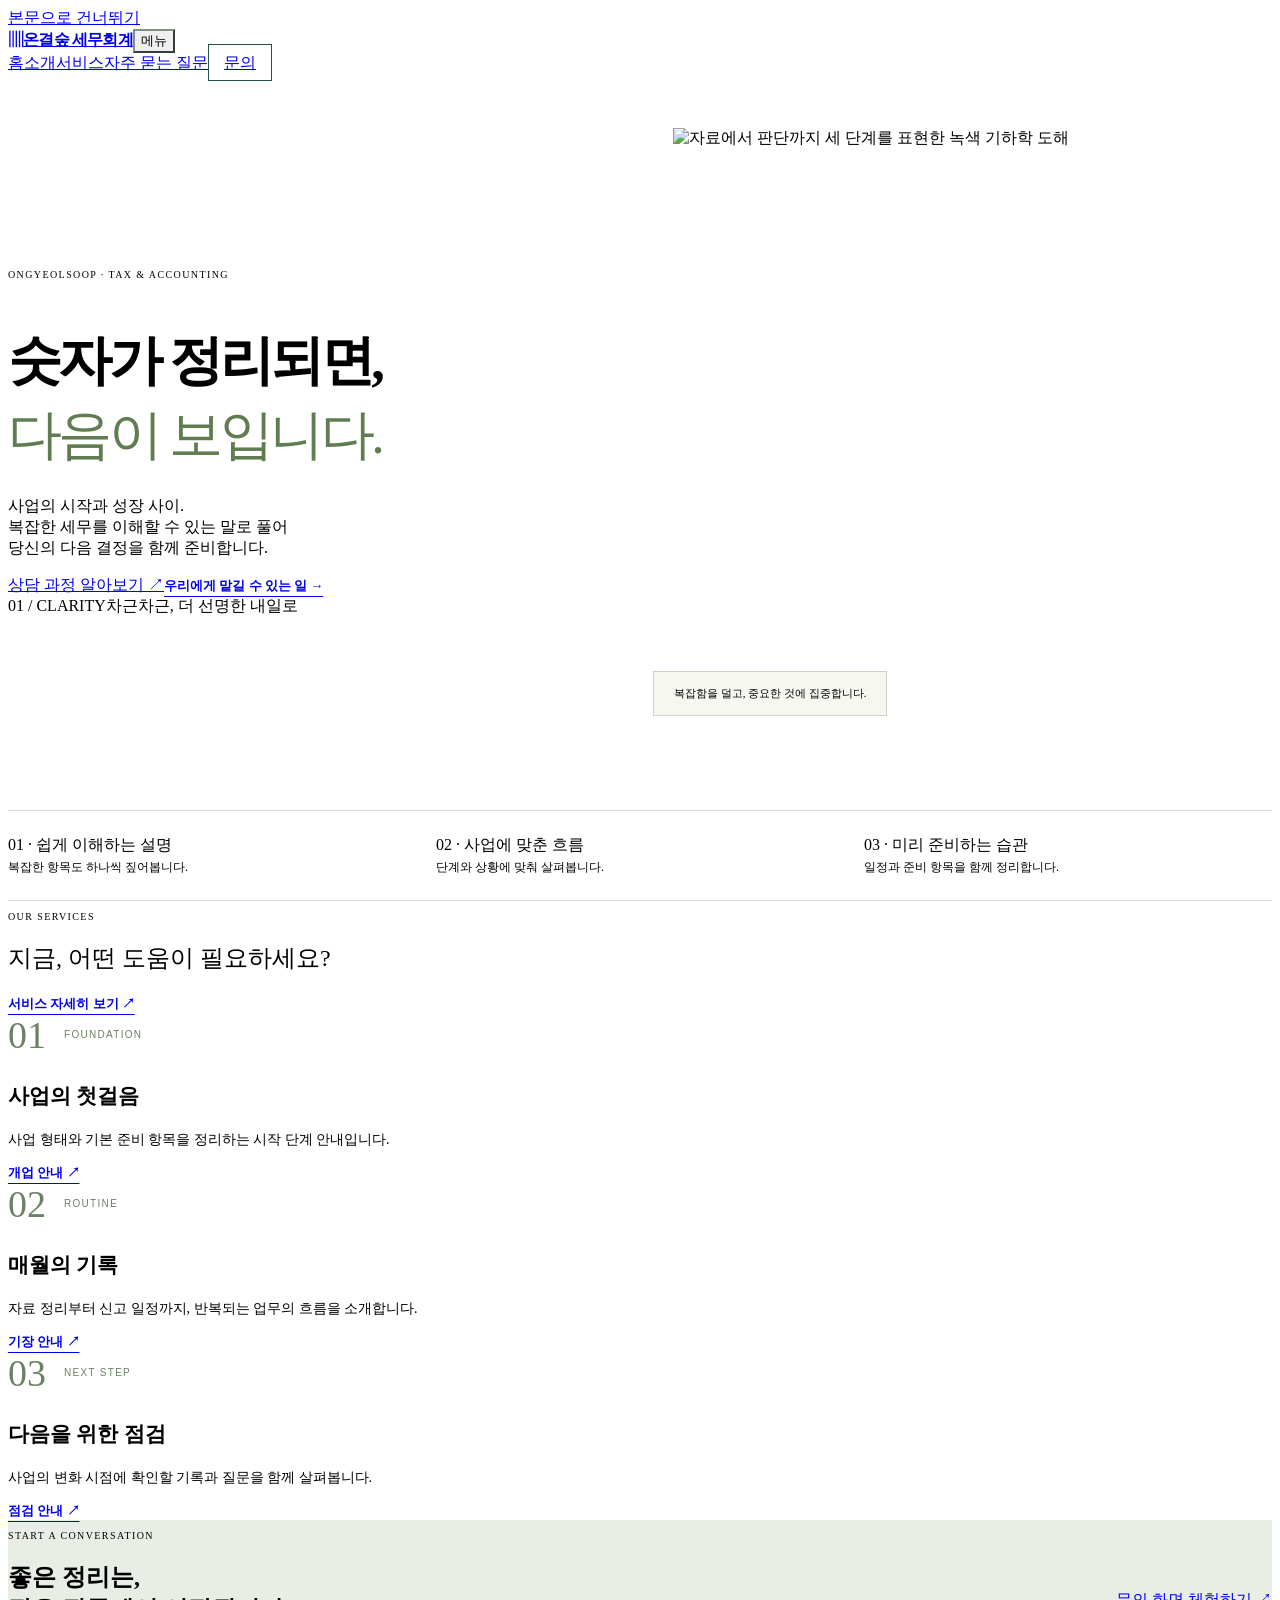
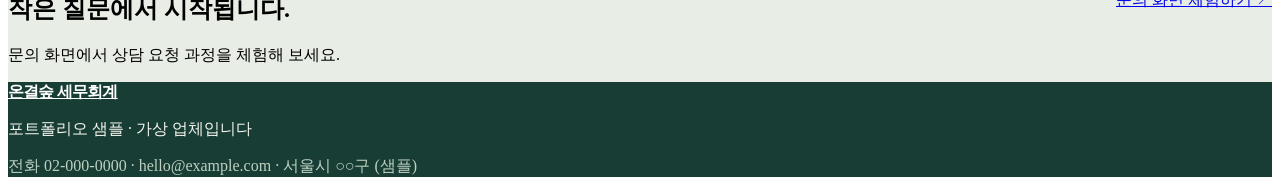
==== index.html @ 115e499b "세무회계 사무소 홈페이지 샘플 추가" ====
<!doctype html>
<html lang="ko"><head><meta charset="utf-8"><meta name="viewport" content="width=device-width,initial-scale=1"><title>사업의 다음을 함께 정리합니다 | 온결숲 세무회계</title><meta name="description" content="온결숲 세무회계. 사무소 소개·서비스·자주 묻는 질문과 문의 안내."><meta property="og:title" content="사업의 다음을 함께 정리합니다 | 온결숲 세무회계"><meta property="og:description" content="온결숲 세무회계. 사무소 소개·서비스·자주 묻는 질문과 문의 안내."><meta property="og:type" content="website"><meta property="og:locale" content="ko_KR"><meta property="og:image" content="thumb.png"><meta property="og:image:width" content="1280"><meta property="og:image:height" content="800"><link rel="icon" href="assets/mark.svg" type="image/svg+xml"><link rel="stylesheet" href="assets/base.css"><link rel="stylesheet" href="tax.css"><script defer src="assets/common.js"></script><link rel="preconnect" href="https://fonts.googleapis.com"><link rel="preconnect" href="https://fonts.gstatic.com" crossorigin><link href="https://fonts.googleapis.com/css2?family=Noto+Sans+KR:wght@400;500;600;700;800;900&display=swap" rel="stylesheet"></head>
<body class="tax"><a class="skip" href="#main">본문으로 건너뛰기</a><header class="site-header"><div class="wrap header-inner"><a class="brand" href="index.html"><span class="brand-mark" aria-hidden="true">▥</span>온결숲 세무회계</a><button class="nav-toggle" aria-expanded="false" aria-controls="site-nav" type="button">메뉴</button><nav id="site-nav" aria-label="주 메뉴"><a href="index.html" aria-current="page">홈</a><a href="about.html">소개</a><a href="services.html">서비스</a><a href="faq.html">자주 묻는 질문</a><a href="contact.html">문의</a></nav></div></header><main id="main">
<section class="tax-hero wrap"><div class="hero-copy"><p class="eyebrow"><span class="line-dot"></span> ONGYEOLSOOP · TAX & ACCOUNTING</p><h1>숫자가 정리되면,<br><em>다음이 보입니다.</em></h1><p class="lead">사업의 시작과 성장 사이.<br> 복잡한 세무를 이해할 수 있는 말로 풀어<br> 당신의 다음 결정을 함께 준비합니다.</p><div class="actions"><a class="btn" href="contact.html">상담 과정 알아보기 <span>↗</span></a><a class="text-link" href="services.html">우리에게 맡길 수 있는 일 →</a></div><div class="hero-index"><span>01 / CLARITY</span><span>차근차근, 더 선명한 내일로</span></div></div><div class="tax-art"><img src="assets/tax.svg" width="640" height="620" alt="자료에서 판단까지 세 단계를 표현한 녹색 기하학 도해" fetchpriority="high"><div class="art-note"><span class="line-dot"></span> 복잡함을 덜고, 중요한 것에 집중합니다.</div></div></section>
<div class="wrap tax-points"><div><strong>01 · 쉽게 이해하는 설명</strong>복잡한 항목도 하나씩 짚어봅니다.</div><div><strong>02 · 사업에 맞춘 흐름</strong>단계와 상황에 맞춰 살펴봅니다.</div><div><strong>03 · 미리 준비하는 습관</strong>일정과 준비 항목을 함께 정리합니다.</div></div>
<section class="section"><div class="wrap"><div class="section-head"><div><p class="eyebrow">OUR SERVICES</p><h2>지금, 어떤 도움이 필요하세요?</h2></div><a class="text-link" href="services.html">서비스 자세히 보기 ↗</a></div><div class="grid three"><article class="panel"><div class="service-num"><span>01</span><span class="service-label">FOUNDATION</span></div><h3>사업의 첫걸음</h3><p>사업 형태와 기본 준비 항목을 정리하는 시작 단계 안내입니다.</p><a class="text-link" href="services.html#start">개업 안내 ↗</a></article><article class="panel"><div class="service-num"><span>02</span><span class="service-label">ROUTINE</span></div><h3>매월의 기록</h3><p>자료 정리부터 신고 일정까지, 반복되는 업무의 흐름을 소개합니다.</p><a class="text-link" href="services.html#routine">기장 안내 ↗</a></article><article class="panel"><div class="service-num"><span>03</span><span class="service-label">NEXT STEP</span></div><h3>다음을 위한 점검</h3><p>사업의 변화 시점에 확인할 기록과 질문을 함께 살펴봅니다.</p><a class="text-link" href="services.html#review">점검 안내 ↗</a></article></div></div></section>
<section class="section soft"><div class="wrap wide-cta"><div><p class="eyebrow">START A CONVERSATION</p><h2>좋은 정리는,<br>작은 질문에서 시작됩니다.</h2><p class="muted">문의 화면에서 상담 요청 과정을 체험해 보세요.</p></div><a class="btn" href="contact.html">문의 화면 체험하기 ↗</a></div></section></main><footer class="site-footer"><div class="wrap"><div class="footer-row"><a class="brand" href="index.html">온결숲 세무회계</a></div><p>포트폴리오 샘플 · 가상 업체입니다</p><p class="muted small">전화 02-000-0000 · hello@example.com · 서울시 ○○구 (샘플)</p></div></footer><div class="toast" id="toast" role="status" aria-live="polite" hidden></div></body></html>
---- tax.css ----
.tax{--ink:#173b3c;--muted:#516b6b;--accent:#1d5550;--paper:#fdfcf8;--soft:#edf2ee;--line:#d8e0d9;--radius:4px}.tax .brand{letter-spacing:.02em}.tax nav a:last-child{border:1px solid var(--accent);padding:9px 15px}.tax-hero{display:grid;grid-template-columns:1.03fr 1fr;gap:62px;align-items:center;padding:54px 0 58px}.tax-hero h1{font-size:clamp(2.2rem,4vw,3.4rem);margin-bottom:26px}.tax-hero h1 em{font-style:normal;color:#8b7945}.tax-art{position:relative}.tax-art img{display:block;width:100%;border-radius:4px}.art-note{position:absolute;bottom:24px;left:-26px;background:var(--paper);border:1px solid var(--line);padding:17px 24px;box-shadow:0 8px 25px #173b3c10;font-size:13px}.art-note strong{display:block;letter-spacing:.12em;font-size:10px;margin-bottom:4px;color:#7a6c43}.tax-points{border-top:1px solid var(--line);border-bottom:1px solid var(--line);padding:20px 0;display:grid;grid-template-columns:repeat(3,1fr);gap:20px;font-size:12px}.tax-points strong{display:block;font-size:15px;margin-bottom:3px}.service-num{font-size:13px;letter-spacing:.1em;color:#71633c;margin-bottom:34px}.tax .panel h3{font-size:21px}.tax .panel p{font-size:14px}.text-link{font-size:13px;font-weight:700;text-decoration:underline;text-underline-offset:6px}.statement{font-size:clamp(1.8rem,3vw,2.7rem);max-width:760px;line-height:1.6;letter-spacing:-.05em}.step{padding:20px 0;border-top:1px solid var(--line)}.step strong{margin-right:20px;color:#756234}.faq-list{max-width:840px}.faq-list details{border-top:1px solid var(--line);padding:24px 0}.faq-list details:last-child{border-bottom:1px solid var(--line)}.faq-list summary{cursor:pointer;font-weight:700;font-size:17px;padding-right:20px}.faq-list details p{padding-top:18px;font-size:14px;color:var(--muted);max-width:700px}.contact-grid{display:grid;grid-template-columns:.75fr 1.2fr;gap:70px}.contact-grid aside{background:var(--soft);padding:32px;align-self:start}.contact-grid form{max-width:620px}.tax .site-footer{background:#173b3c;color:#f6f3e9}.tax .site-footer .muted{color:#c3d3cf}.wide-cta{display:flex;align-items:center;justify-content:space-between;gap:24px}.wide-cta h2{max-width:660px}@media(max-width:760px){.tax-hero{grid-template-columns:1fr;gap:32px;padding:40px 0}.tax-hero h1{font-size:2.35rem}.tax-art{max-width:500px}.art-note{left:12px;bottom:16px;padding:12px 18px}.tax-points{grid-template-columns:1fr;gap:14px}.tax-points div{padding-bottom:10px;border-bottom:1px solid var(--line)}.tax-points div:last-child{border:0;padding:0}.contact-grid{grid-template-columns:1fr;gap:32px}.wide-cta{align-items:start;flex-direction:column}.tax nav a:last-child{padding:0;border:0}}

.tax{--ink:#163c36;--accent:#225749;--paper:#f6f7f0;--soft:#e8eee5;--line:#d6dfd1;--radius:2px}.tax .brand{font-weight:700;letter-spacing:-.05em}.tax-hero{grid-template-columns:1.03fr 1fr;gap:48px;padding:54px 0 62px;min-height:620px}.tax-hero h1{font-size:clamp(34px,4.25vw,56px);font-weight:600;line-height:1.35;letter-spacing:-.065em;margin-bottom:24px}.tax-hero h1 em{color:#607c51;font-weight:400}.tax-art{align-self:stretch;display:flex;align-items:center;min-width:0}.tax-art img{width:100%;border-radius:0}.tax .art-note{left:-20px;bottom:32px;background:#f6f7f0;padding:14px 20px;box-shadow:none;border:1px solid #c8d5c2;font-size:11px}.tax .btn{border-radius:2px;font-weight:500}.tax .tax-points{grid-template-columns:repeat(3,1fr);padding:24px 0}.tax .tax-points strong{font-size:16px;font-weight:500}.tax .service-num{font-family:Georgia,serif;font-size:42px;margin-bottom:25px;color:#6a8263}.tax .card{border-radius:2px;box-shadow:none;border-color:var(--line);padding:32px}.tax .card h3{font-weight:500;font-size:23px}.tax .section-head h2{font-weight:500}.tax .section.soft{background:#e8eee5}.tax .site-footer{background:#173d35;color:#f6f7f0}.tax .site-footer .muted{color:#bfd0c2}.tax .site-footer .brand{color:#fff}.tax .eyebrow{font-size:10px;letter-spacing:.14em}.tax .nav-toggle{border-color:#7c9481}.tax .contact-aside{border-radius:0}
@media(max-width:900px){.tax-hero{gap:24px}.tax-hero h1{font-size:42px}.tax .art-note{left:-8px;font-size:10px;padding:10px}.tax .hero-index{display:block}.tax .hero-index span{display:block}}
@media(max-width:760px){.tax-hero{grid-template-columns:1fr;gap:18px;padding:40px 0 28px;min-height:0}.tax-hero h1{font-size:37px;line-height:1.4}.tax-hero .lead br{display:none}.tax .hero-index{display:none}.tax-art{max-width:100%;width:100%;height:325px}.tax-art img{height:325px;object-fit:cover}.tax .art-note{bottom:6px;left:12px;max-width:calc(100% - 24px)}.tax .tax-points{grid-template-columns:1fr;gap:14px}.tax .card{padding:25px}.tax .actions{margin-top:24px;gap:20px}.tax .btn{font-size:12px}.tax .eyebrow{font-size:9px}}

.tax .service-num{display:flex;align-items:center;gap:18px;font-size:38px;letter-spacing:0}.tax .service-label{font-family:Arial,sans-serif;font-size:10px;letter-spacing:.13em}.tax .panel{min-width:0}
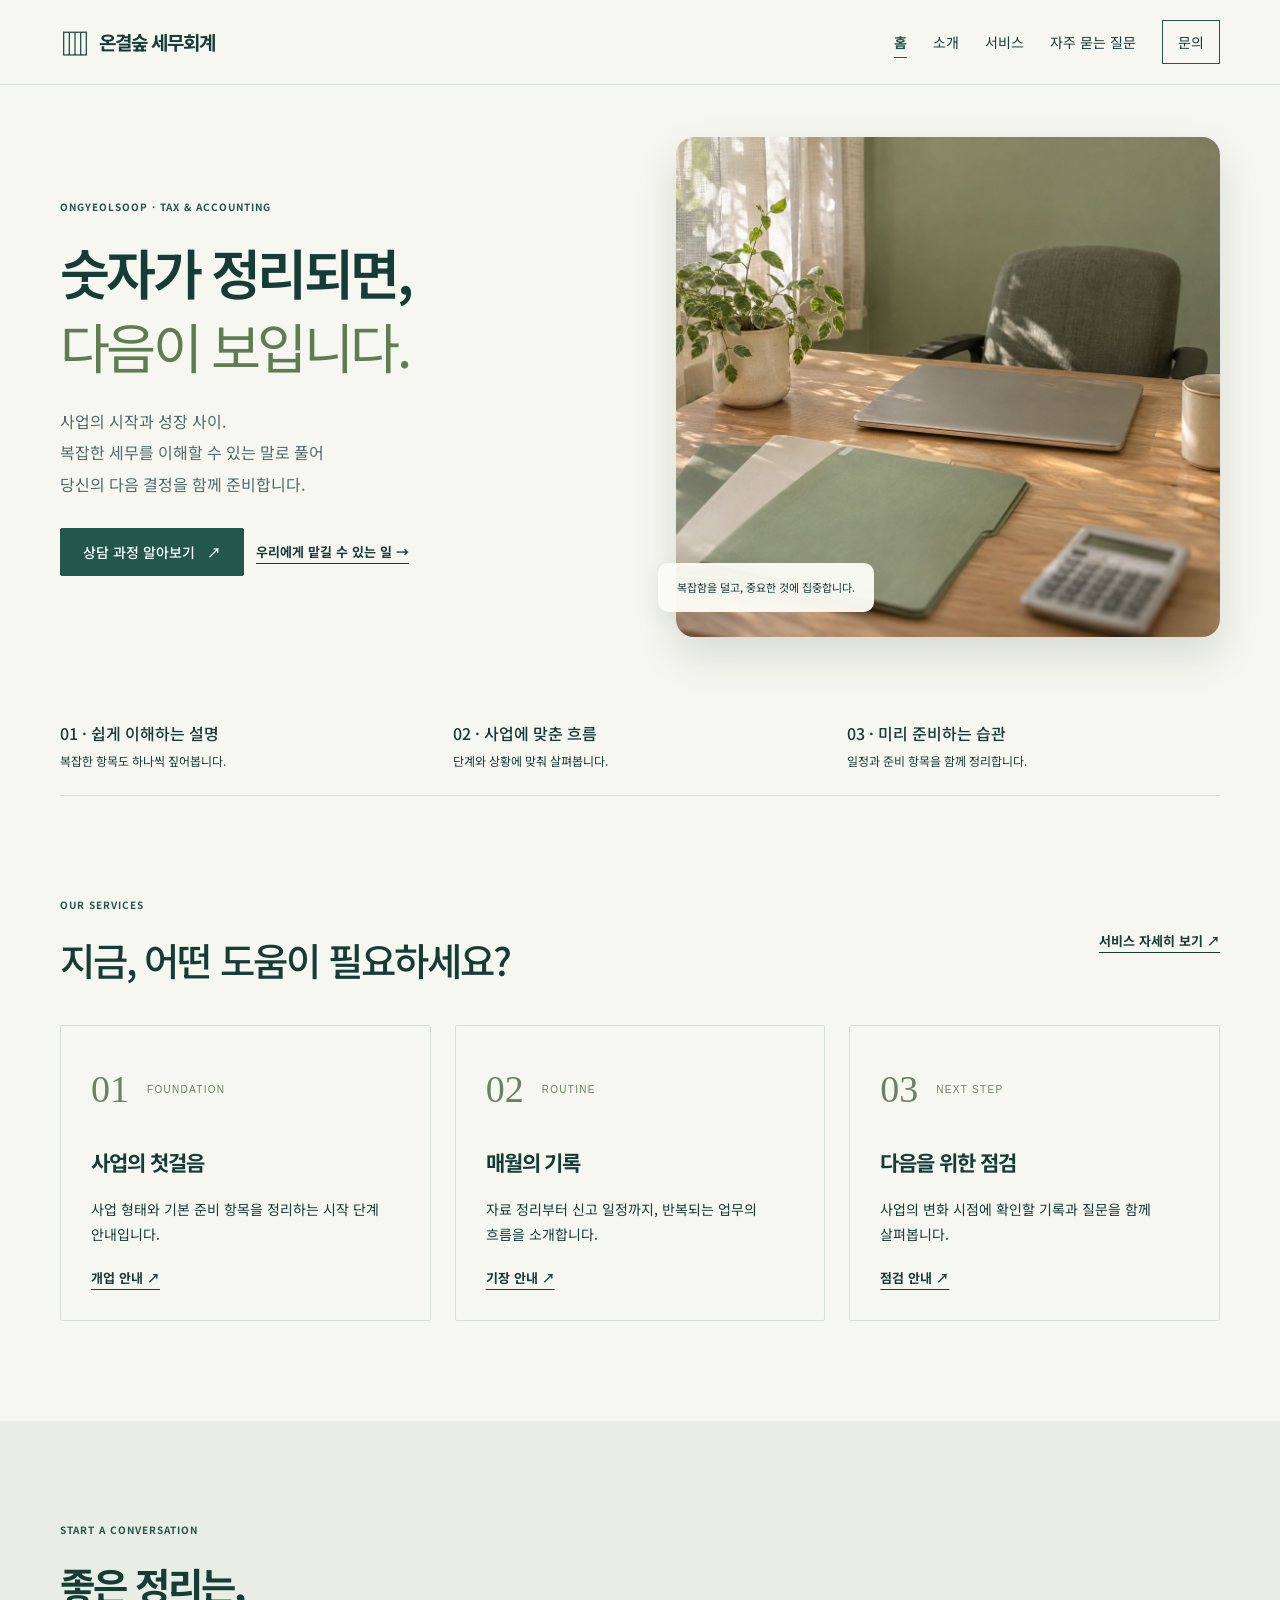
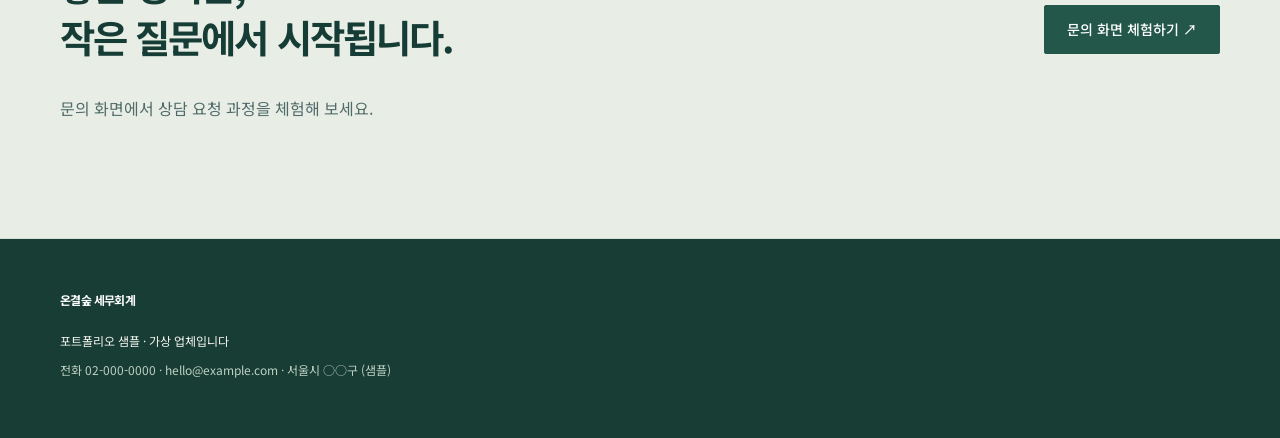
==== commit 7a4f9f5f: "첫 화면과 소개·서비스·문의 쪽을 사진 중심으로 변경" ====
--- a/index.html
+++ b/index.html
@@ -1,7 +1,7 @@
 <!doctype html>
 <html lang="ko"><head><meta charset="utf-8"><meta name="viewport" content="width=device-width,initial-scale=1"><title>사업의 다음을 함께 정리합니다 | 온결숲 세무회계</title><meta name="description" content="온결숲 세무회계. 사무소 소개·서비스·자주 묻는 질문과 문의 안내."><meta property="og:title" content="사업의 다음을 함께 정리합니다 | 온결숲 세무회계"><meta property="og:description" content="온결숲 세무회계. 사무소 소개·서비스·자주 묻는 질문과 문의 안내."><meta property="og:type" content="website"><meta property="og:locale" content="ko_KR"><meta property="og:image" content="thumb.png"><meta property="og:image:width" content="1280"><meta property="og:image:height" content="800"><link rel="icon" href="assets/mark.svg" type="image/svg+xml"><link rel="stylesheet" href="assets/base.css"><link rel="stylesheet" href="tax.css"><script defer src="assets/common.js"></script><link rel="preconnect" href="https://fonts.googleapis.com"><link rel="preconnect" href="https://fonts.gstatic.com" crossorigin><link href="https://fonts.googleapis.com/css2?family=Noto+Sans+KR:wght@400;500;600;700;800;900&display=swap" rel="stylesheet"></head>
 <body class="tax"><a class="skip" href="#main">본문으로 건너뛰기</a><header class="site-header"><div class="wrap header-inner"><a class="brand" href="index.html"><span class="brand-mark" aria-hidden="true">▥</span>온결숲 세무회계</a><button class="nav-toggle" aria-expanded="false" aria-controls="site-nav" type="button">메뉴</button><nav id="site-nav" aria-label="주 메뉴"><a href="index.html" aria-current="page">홈</a><a href="about.html">소개</a><a href="services.html">서비스</a><a href="faq.html">자주 묻는 질문</a><a href="contact.html">문의</a></nav></div></header><main id="main">
-<section class="tax-hero wrap"><div class="hero-copy"><p class="eyebrow"><span class="line-dot"></span> ONGYEOLSOOP · TAX & ACCOUNTING</p><h1>숫자가 정리되면,<br><em>다음이 보입니다.</em></h1><p class="lead">사업의 시작과 성장 사이.<br> 복잡한 세무를 이해할 수 있는 말로 풀어<br> 당신의 다음 결정을 함께 준비합니다.</p><div class="actions"><a class="btn" href="contact.html">상담 과정 알아보기 <span>↗</span></a><a class="text-link" href="services.html">우리에게 맡길 수 있는 일 →</a></div><div class="hero-index"><span>01 / CLARITY</span><span>차근차근, 더 선명한 내일로</span></div></div><div class="tax-art"><img src="assets/tax.svg" width="640" height="620" alt="자료에서 판단까지 세 단계를 표현한 녹색 기하학 도해" fetchpriority="high"><div class="art-note"><span class="line-dot"></span> 복잡함을 덜고, 중요한 것에 집중합니다.</div></div></section>
+<section class="tax-hero wrap"><div class="hero-copy"><p class="eyebrow"> ONGYEOLSOOP · TAX & ACCOUNTING</p><h1>숫자가 정리되면,<br><em>다음이 보입니다.</em></h1><p class="lead">사업의 시작과 성장 사이.<br> 복잡한 세무를 이해할 수 있는 말로 풀어<br> 당신의 다음 결정을 함께 준비합니다.</p><div class="actions"><a class="btn" href="contact.html">상담 과정 알아보기 <span>↗</span></a><a class="text-link" href="services.html">우리에게 맡길 수 있는 일 →</a></div></div><div class="tax-photo"><img class="hero-photo" src="images/hero.jpg" width="1536" height="1024" alt="자연광이 드는 창가 책상 위의 노트북과 서류철, 커피와 화분" fetchpriority="high"><div class="art-note"> 복잡함을 덜고, 중요한 것에 집중합니다.</div></div></section>
 <div class="wrap tax-points"><div><strong>01 · 쉽게 이해하는 설명</strong>복잡한 항목도 하나씩 짚어봅니다.</div><div><strong>02 · 사업에 맞춘 흐름</strong>단계와 상황에 맞춰 살펴봅니다.</div><div><strong>03 · 미리 준비하는 습관</strong>일정과 준비 항목을 함께 정리합니다.</div></div>
 <section class="section"><div class="wrap"><div class="section-head"><div><p class="eyebrow">OUR SERVICES</p><h2>지금, 어떤 도움이 필요하세요?</h2></div><a class="text-link" href="services.html">서비스 자세히 보기 ↗</a></div><div class="grid three"><article class="panel"><div class="service-num"><span>01</span><span class="service-label">FOUNDATION</span></div><h3>사업의 첫걸음</h3><p>사업 형태와 기본 준비 항목을 정리하는 시작 단계 안내입니다.</p><a class="text-link" href="services.html#start">개업 안내 ↗</a></article><article class="panel"><div class="service-num"><span>02</span><span class="service-label">ROUTINE</span></div><h3>매월의 기록</h3><p>자료 정리부터 신고 일정까지, 반복되는 업무의 흐름을 소개합니다.</p><a class="text-link" href="services.html#routine">기장 안내 ↗</a></article><article class="panel"><div class="service-num"><span>03</span><span class="service-label">NEXT STEP</span></div><h3>다음을 위한 점검</h3><p>사업의 변화 시점에 확인할 기록과 질문을 함께 살펴봅니다.</p><a class="text-link" href="services.html#review">점검 안내 ↗</a></article></div></div></section>
 <section class="section soft"><div class="wrap wide-cta"><div><p class="eyebrow">START A CONVERSATION</p><h2>좋은 정리는,<br>작은 질문에서 시작됩니다.</h2><p class="muted">문의 화면에서 상담 요청 과정을 체험해 보세요.</p></div><a class="btn" href="contact.html">문의 화면 체험하기 ↗</a></div></section></main><footer class="site-footer"><div class="wrap"><div class="footer-row"><a class="brand" href="index.html">온결숲 세무회계</a></div><p>포트폴리오 샘플 · 가상 업체입니다</p><p class="muted small">전화 02-000-0000 · hello@example.com · 서울시 ○○구 (샘플)</p></div></footer><div class="toast" id="toast" role="status" aria-live="polite" hidden></div></body></html>
--- a/assets/base.css
+++ b/assets/base.css
@@ -0,0 +1,10 @@
+
+:root{--ink:#182e39;--muted:#536570;--paper:#fff;--line:#dce3e5;--accent:#1c574e;--soft:#f1f5f4;--radius:14px}*{box-sizing:border-box}body{margin:0;font-family:'Noto Sans KR',sans-serif;color:var(--ink);background:var(--paper);line-height:1.75;word-break:keep-all}a{color:inherit;text-decoration:none}button,input,select,textarea{font:inherit}button,a,input,select,textarea{touch-action:manipulation}button{cursor:pointer}img,svg{max-width:100%;height:auto}button:disabled{cursor:not-allowed;opacity:.6}a:hover{text-decoration:underline;text-underline-offset:5px}:focus-visible{outline:3px solid #a04b0c;outline-offset:4px}h1,h2,h3,p{margin-top:0}h1,h2,h3{line-height:1.35;letter-spacing:-.05em}h1{font-size:clamp(2.25rem,4.6vw,4.2rem);font-weight:700}h2{font-size:clamp(1.8rem,3vw,2.65rem)}h3{font-size:1.2rem}p{margin-bottom:1rem}.wrap{width:min(1120px,calc(100% - 48px));margin:auto}.site-header{background:var(--paper);border-bottom:1px solid var(--line)}.header-inner{min-height:88px;display:flex;justify-content:space-between;align-items:center;gap:20px}.brand{display:inline-flex;align-items:center;gap:10px;font-size:19px;font-weight:700;letter-spacing:-.05em;white-space:nowrap}.brand-mark{font-size:30px;color:var(--accent)}nav{display:flex;align-items:center;gap:26px;font-size:14px}nav a[aria-current]{font-weight:700;text-decoration:underline;text-underline-offset:9px;color:var(--accent)}.nav-toggle{display:none}.skip{position:absolute;top:-90px;left:16px;z-index:30;background:#fff;padding:12px}.skip:focus{top:16px}.eyebrow{font-size:12px;font-weight:700;letter-spacing:.15em;text-transform:uppercase;color:var(--accent);margin-bottom:20px}.lead{font-size:17px;color:var(--muted);max-width:560px}.btn{border:1px solid var(--accent);border-radius:5px;background:var(--accent);color:white;min-height:48px;display:inline-flex;align-items:center;justify-content:center;padding:11px 22px;gap:12px;font-weight:700;font-size:14px;text-decoration:none}.btn:hover{text-decoration:none;filter:brightness(.94)}.btn.outline{background:transparent;color:var(--accent)}.btn.small{min-height:40px;padding:8px 14px;font-size:12px}.actions{display:flex;gap:12px;flex-wrap:wrap;margin-top:28px}.section{padding:80px 0}.section.soft{background:var(--soft)}.section-head{display:flex;justify-content:space-between;align-items:end;gap:24px;margin-bottom:32px}.section-head h2{margin-bottom:0}.muted{color:var(--muted)}.small{font-size:12px}.grid{display:grid;gap:24px}.grid.two{grid-template-columns:repeat(2,minmax(0,1fr))}.grid.three{grid-template-columns:repeat(3,minmax(0,1fr))}.grid.four{grid-template-columns:repeat(4,minmax(0,1fr))}.panel{border:1px solid var(--line);padding:30px;border-radius:var(--radius);background:var(--paper)}.tag{display:inline-block;border:1px solid var(--line);padding:4px 11px;border-radius:40px;font-size:11px;font-weight:700;letter-spacing:.03em}.page-intro{padding:65px 0 44px}.page-intro h1{font-size:clamp(2.2rem,4vw,3.2rem);margin-bottom:20px}.page-intro p{max-width:630px}.site-footer{border-top:1px solid var(--line);padding:40px 0 28px}.site-footer p{font-size:12px;margin-bottom:8px}.footer-row{display:flex;justify-content:space-between;gap:20px;margin-bottom:20px}.footer-row>a:last-child{font-size:12px}.field{display:grid;gap:8px;margin-bottom:18px;font-size:14px;font-weight:700}input,select,textarea{width:100%;min-width:0;border:1px solid #83939a;border-radius:5px;padding:11px 12px;background:var(--paper);color:var(--ink)}textarea{resize:vertical}input[type=checkbox]{width:18px;height:18px;flex:none;accent-color:var(--accent)}.check{display:flex;gap:10px;align-items:start;font-size:13px}.notice{background:var(--soft);border-left:3px solid var(--accent);padding:16px 20px;font-size:13px;margin-bottom:24px}.status{padding:16px;border:1px solid var(--accent);border-radius:6px;margin-top:16px}.hp{position:absolute;left:-10000px;opacity:0}.empty{text-align:center;padding:40px;border:1px dashed var(--line);border-radius:10px}.toast{position:fixed;bottom:24px;left:50%;transform:translateX(-50%);z-index:50;background:var(--ink);color:white;padding:15px 24px;border-radius:8px;width:max-content;max-width:calc(100% - 32px);box-shadow:0 8px 30px #0002}.divider{border:0;border-top:1px solid var(--line);margin:24px 0}dialog{background:var(--paper);color:var(--ink);border:1px solid var(--line);border-radius:16px;padding:30px;width:min(560px,calc(100% - 32px));max-height:85vh;overflow:auto}dialog::backdrop{background:#12221ebb}.dialog-head{display:flex;justify-content:space-between;align-items:start;gap:15px}.icon-btn{border:1px solid var(--line);background:transparent;color:var(--ink);border-radius:6px;min-width:42px;min-height:42px}.body-copy{white-space:pre-wrap;overflow-wrap:anywhere}.error{color:#9b2f24}.sr-only{position:absolute;width:1px;height:1px;overflow:hidden;clip-path:inset(50%)}[hidden]{display:none!important}
+@media(max-width:760px){.wrap{width:calc(100% - 36px)}.header-inner{min-height:74px;flex-wrap:wrap;gap:0}.brand{font-size:18px}.nav-toggle{display:block;background:transparent;border:1px solid var(--line);padding:8px 12px;color:var(--ink);border-radius:4px;font-size:13px}nav{display:none;width:100%;padding:12px 0 20px;flex-wrap:wrap;gap:16px 23px}nav.open{display:flex}.grid.two,.grid.three,.grid.four{grid-template-columns:1fr}.section{padding:54px 0}.section-head{align-items:start;flex-direction:column;gap:18px}.page-intro{padding:42px 0 24px}.panel{padding:24px}.footer-row{align-items:start;flex-direction:column}.lead{font-size:15px}.actions{gap:10px}.btn{padding:11px 18px}}
+@media(prefers-reduced-motion:no-preference){a,button{transition:background .18s,color .18s,filter .18s}}
+
+/* Layout and motion */
+html{scroll-behavior:smooth;scroll-padding-top:100px}body{font-weight:400}h1,h2,h3{font-weight:700}.wrap{width:min(1160px,calc(100% - 64px))}.site-header{position:sticky;top:0;z-index:20;background:var(--paper)}.header-inner{min-height:84px}.section{padding:100px 0}.section-head{margin-bottom:40px}.site-footer{padding:50px 0}.hero-copy{min-width:0}.lead{font-size:16px;line-height:1.95}.text-link{font-size:13px;font-weight:600;align-self:center;line-height:1.7}.line-dot{display:inline-block;width:7px;height:7px;border-radius:50%;background:currentColor;margin-right:7px}.btn{transition:transform .2s,background .2s}.btn:hover{transform:translateY(-2px)}.hero-index{display:flex;justify-content:space-between;gap:16px;font-size:10px;letter-spacing:.09em;border-top:1px solid var(--line);padding-top:16px;margin-top:52px;color:var(--muted)}.page-title{padding-top:62px}.site-footer .footer-row{align-items:center}section[id]{scroll-margin-top:110px}.reveal-item{transition:opacity .65s,transform .65s}.motion-on .reveal-item:not(.in-view){opacity:0;transform:translateY(22px)}.in-view{opacity:1;transform:none}button,a{ -webkit-tap-highlight-color:transparent}.table-wrap{overflow-x:auto}input,select,textarea{max-width:100%}dialog{max-height:90dvh;overflow-y:auto}nav a{white-space:nowrap}
+@media(max-width:900px){.wrap{width:calc(100% - 40px)}nav{gap:15px}.brand{font-size:17px}.header-inner{gap:12px}.section{padding:68px 0}.hero-index{margin-top:30px}}
+@media(max-width:760px){.wrap{width:calc(100% - 36px)}.header-inner{min-height:72px}.nav-toggle{display:block;border:1px solid var(--line);border-radius:4px;background:transparent;color:var(--ink);min-height:44px;padding:8px 12px}.site-header nav{display:none;position:absolute;top:100%;left:0;right:0;background:var(--paper);padding:12px 18px 20px;box-shadow:0 16px 22px #00000012;border-bottom:1px solid var(--line);align-items:stretch;max-height:75dvh;overflow:auto}.site-header nav.open{display:flex;flex-direction:column;gap:2px}.site-header nav a{padding:12px;min-height:44px}.lead{font-size:14px}.section-head{align-items:start}.section{padding:60px 0}.hero-index{font-size:9px}.site-footer .footer-row{flex-wrap:wrap}.page-title{padding-top:40px}.text-link{font-size:12px}.actions{gap:16px}h2{font-size:29px}}
+@media(prefers-reduced-motion:reduce){html{scroll-behavior:auto}*,*::before,*::after{animation:none!important;transition:none!important}.motion-on .reveal-item:not(.in-view){opacity:1;transform:none}}
--- a/tax.css
+++ b/tax.css
@@ -1,7 +1,11 @@
-.tax{--ink:#173b3c;--muted:#516b6b;--accent:#1d5550;--paper:#fdfcf8;--soft:#edf2ee;--line:#d8e0d9;--radius:4px}.tax .brand{letter-spacing:.02em}.tax nav a:last-child{border:1px solid var(--accent);padding:9px 15px}.tax-hero{display:grid;grid-template-columns:1.03fr 1fr;gap:62px;align-items:center;padding:54px 0 58px}.tax-hero h1{font-size:clamp(2.2rem,4vw,3.4rem);margin-bottom:26px}.tax-hero h1 em{font-style:normal;color:#8b7945}.tax-art{position:relative}.tax-art img{display:block;width:100%;border-radius:4px}.art-note{position:absolute;bottom:24px;left:-26px;background:var(--paper);border:1px solid var(--line);padding:17px 24px;box-shadow:0 8px 25px #173b3c10;font-size:13px}.art-note strong{display:block;letter-spacing:.12em;font-size:10px;margin-bottom:4px;color:#7a6c43}.tax-points{border-top:1px solid var(--line);border-bottom:1px solid var(--line);padding:20px 0;display:grid;grid-template-columns:repeat(3,1fr);gap:20px;font-size:12px}.tax-points strong{display:block;font-size:15px;margin-bottom:3px}.service-num{font-size:13px;letter-spacing:.1em;color:#71633c;margin-bottom:34px}.tax .panel h3{font-size:21px}.tax .panel p{font-size:14px}.text-link{font-size:13px;font-weight:700;text-decoration:underline;text-underline-offset:6px}.statement{font-size:clamp(1.8rem,3vw,2.7rem);max-width:760px;line-height:1.6;letter-spacing:-.05em}.step{padding:20px 0;border-top:1px solid var(--line)}.step strong{margin-right:20px;color:#756234}.faq-list{max-width:840px}.faq-list details{border-top:1px solid var(--line);padding:24px 0}.faq-list details:last-child{border-bottom:1px solid var(--line)}.faq-list summary{cursor:pointer;font-weight:700;font-size:17px;padding-right:20px}.faq-list details p{padding-top:18px;font-size:14px;color:var(--muted);max-width:700px}.contact-grid{display:grid;grid-template-columns:.75fr 1.2fr;gap:70px}.contact-grid aside{background:var(--soft);padding:32px;align-self:start}.contact-grid form{max-width:620px}.tax .site-footer{background:#173b3c;color:#f6f3e9}.tax .site-footer .muted{color:#c3d3cf}.wide-cta{display:flex;align-items:center;justify-content:space-between;gap:24px}.wide-cta h2{max-width:660px}@media(max-width:760px){.tax-hero{grid-template-columns:1fr;gap:32px;padding:40px 0}.tax-hero h1{font-size:2.35rem}.tax-art{max-width:500px}.art-note{left:12px;bottom:16px;padding:12px 18px}.tax-points{grid-template-columns:1fr;gap:14px}.tax-points div{padding-bottom:10px;border-bottom:1px solid var(--line)}.tax-points div:last-child{border:0;padding:0}.contact-grid{grid-template-columns:1fr;gap:32px}.wide-cta{align-items:start;flex-direction:column}.tax nav a:last-child{padding:0;border:0}}
-
-.tax{--ink:#163c36;--accent:#225749;--paper:#f6f7f0;--soft:#e8eee5;--line:#d6dfd1;--radius:2px}.tax .brand{font-weight:700;letter-spacing:-.05em}.tax-hero{grid-template-columns:1.03fr 1fr;gap:48px;padding:54px 0 62px;min-height:620px}.tax-hero h1{font-size:clamp(34px,4.25vw,56px);font-weight:600;line-height:1.35;letter-spacing:-.065em;margin-bottom:24px}.tax-hero h1 em{color:#607c51;font-weight:400}.tax-art{align-self:stretch;display:flex;align-items:center;min-width:0}.tax-art img{width:100%;border-radius:0}.tax .art-note{left:-20px;bottom:32px;background:#f6f7f0;padding:14px 20px;box-shadow:none;border:1px solid #c8d5c2;font-size:11px}.tax .btn{border-radius:2px;font-weight:500}.tax .tax-points{grid-template-columns:repeat(3,1fr);padding:24px 0}.tax .tax-points strong{font-size:16px;font-weight:500}.tax .service-num{font-family:Georgia,serif;font-size:42px;margin-bottom:25px;color:#6a8263}.tax .card{border-radius:2px;box-shadow:none;border-color:var(--line);padding:32px}.tax .card h3{font-weight:500;font-size:23px}.tax .section-head h2{font-weight:500}.tax .section.soft{background:#e8eee5}.tax .site-footer{background:#173d35;color:#f6f7f0}.tax .site-footer .muted{color:#bfd0c2}.tax .site-footer .brand{color:#fff}.tax .eyebrow{font-size:10px;letter-spacing:.14em}.tax .nav-toggle{border-color:#7c9481}.tax .contact-aside{border-radius:0}
-@media(max-width:900px){.tax-hero{gap:24px}.tax-hero h1{font-size:42px}.tax .art-note{left:-8px;font-size:10px;padding:10px}.tax .hero-index{display:block}.tax .hero-index span{display:block}}
-@media(max-width:760px){.tax-hero{grid-template-columns:1fr;gap:18px;padding:40px 0 28px;min-height:0}.tax-hero h1{font-size:37px;line-height:1.4}.tax-hero .lead br{display:none}.tax .hero-index{display:none}.tax-art{max-width:100%;width:100%;height:325px}.tax-art img{height:325px;object-fit:cover}.tax .art-note{bottom:6px;left:12px;max-width:calc(100% - 24px)}.tax .tax-points{grid-template-columns:1fr;gap:14px}.tax .card{padding:25px}.tax .actions{margin-top:24px;gap:20px}.tax .btn{font-size:12px}.tax .eyebrow{font-size:9px}}
-
-.tax .service-num{display:flex;align-items:center;gap:18px;font-size:38px;letter-spacing:0}.tax .service-label{font-family:Arial,sans-serif;font-size:10px;letter-spacing:.13em}.tax .panel{min-width:0}
+.tax{--ink:#173b3c;--muted:#516b6b;--accent:#1d5550;--paper:#fdfcf8;--soft:#edf2ee;--line:#d8e0d9;--radius:4px}.tax .brand{letter-spacing:.02em}.tax nav a:last-child{border:1px solid var(--accent);padding:9px 15px}.tax-hero{display:grid;grid-template-columns:1.03fr 1fr;gap:62px;align-items:center;padding:54px 0 58px}.tax-hero h1{font-size:clamp(2.2rem,4vw,3.4rem);margin-bottom:26px}.tax-hero h1 em{font-style:normal;color:#8b7945}.tax-photo{position:relative}.tax-photo img{display:block;width:100%;border-radius:4px}.art-note{position:absolute;bottom:24px;left:-26px;background:var(--paper);border:1px solid var(--line);padding:17px 24px;box-shadow:0 8px 25px #173b3c10;font-size:13px}.art-note strong{display:block;letter-spacing:.12em;font-size:10px;margin-bottom:4px;color:#7a6c43}.tax-points{border-top:1px solid var(--line);border-bottom:1px solid var(--line);padding:20px 0;display:grid;grid-template-columns:repeat(3,1fr);gap:20px;font-size:12px}.tax-points strong{display:block;font-size:15px;margin-bottom:3px}.service-num{font-size:13px;letter-spacing:.1em;color:#71633c;margin-bottom:34px}.tax .panel h3{font-size:21px}.tax .panel p{font-size:14px}.text-link{font-size:13px;font-weight:700;text-decoration:underline;text-underline-offset:6px}.statement{font-size:clamp(1.8rem,3vw,2.7rem);max-width:760px;line-height:1.6;letter-spacing:-.05em}.step{padding:20px 0;border-top:1px solid var(--line)}.step strong{margin-right:20px;color:#756234}.faq-list{max-width:840px}.faq-list details{border-top:1px solid var(--line);padding:24px 0}.faq-list details:last-child{border-bottom:1px solid var(--line)}.faq-list summary{cursor:pointer;font-weight:700;font-size:17px;padding-right:20px}.faq-list details p{padding-top:18px;font-size:14px;color:var(--muted);max-width:700px}.contact-grid{display:grid;grid-template-columns:.75fr 1.2fr;gap:70px}.contact-grid aside{background:var(--soft);padding:32px;align-self:start}.contact-grid form{max-width:620px}.tax .site-footer{background:#173b3c;color:#f6f3e9}.tax .site-footer .muted{color:#c3d3cf}.wide-cta{display:flex;align-items:center;justify-content:space-between;gap:24px}.wide-cta h2{max-width:660px}@media(max-width:760px){.tax-hero{grid-template-columns:1fr;gap:32px;padding:40px 0}.tax-hero h1{font-size:2.35rem}.tax-photo{max-width:500px}.art-note{left:12px;bottom:16px;padding:12px 18px}.tax-points{grid-template-columns:1fr;gap:14px}.tax-points div{padding-bottom:10px;border-bottom:1px solid var(--line)}.tax-points div:last-child{border:0;padding:0}.contact-grid{grid-template-columns:1fr;gap:32px}.wide-cta{align-items:start;flex-direction:column}.tax nav a:last-child{padding:0;border:0}}
+
+.tax{--ink:#163c36;--accent:#225749;--paper:#f6f7f0;--soft:#e8eee5;--line:#d6dfd1;--radius:2px}.tax .brand{font-weight:700;letter-spacing:-.05em}.tax-hero{grid-template-columns:1.03fr 1fr;gap:48px;padding:54px 0 62px;min-height:620px}.tax-hero h1{font-size:clamp(34px,4.25vw,56px);font-weight:600;line-height:1.35;letter-spacing:-.065em;margin-bottom:24px}.tax-hero h1 em{color:#607c51;font-weight:400}.tax-photo{align-self:stretch;display:flex;align-items:center;min-width:0}.tax-photo img{width:100%;border-radius:0}.tax .art-note{left:-20px;bottom:32px;background:#f6f7f0;padding:14px 20px;box-shadow:none;border:1px solid #c8d5c2;font-size:11px}.tax .btn{border-radius:2px;font-weight:500}.tax .tax-points{grid-template-columns:repeat(3,1fr);padding:24px 0}.tax .tax-points strong{font-size:16px;font-weight:500}.tax .service-num{font-family:Georgia,serif;font-size:42px;margin-bottom:25px;color:#6a8263}.tax .card{border-radius:2px;box-shadow:none;border-color:var(--line);padding:32px}.tax .card h3{font-weight:500;font-size:23px}.tax .section-head h2{font-weight:500}.tax .section.soft{background:#e8eee5}.tax .site-footer{background:#173d35;color:#f6f7f0}.tax .site-footer .muted{color:#bfd0c2}.tax .site-footer .brand{color:#fff}.tax .eyebrow{font-size:10px;letter-spacing:.14em}.tax .nav-toggle{border-color:#7c9481}.tax .contact-aside{border-radius:0}
+@media(max-width:900px){.tax-hero{gap:24px}.tax-hero h1{font-size:42px}.tax .art-note{left:-8px;font-size:10px;padding:10px}.tax .hero-index{display:block}.tax .hero-index span{display:block}}
+@media(max-width:760px){.tax-hero{grid-template-columns:1fr;gap:18px;padding:40px 0 28px;min-height:0}.tax-hero h1{font-size:37px;line-height:1.4}.tax-hero .lead br{display:none}.tax .hero-index{display:none}.tax-photo{max-width:100%;width:100%;height:325px}.tax-photo img{height:325px;object-fit:cover}.tax .art-note{bottom:6px;left:12px;max-width:calc(100% - 24px)}.tax .tax-points{grid-template-columns:1fr;gap:14px}.tax .card{padding:25px}.tax .actions{margin-top:24px;gap:20px}.tax .btn{font-size:12px}.tax .eyebrow{font-size:9px}}
+
+.tax .service-num{display:flex;align-items:center;gap:18px;font-size:38px;letter-spacing:0}.tax .service-label{font-family:Arial,sans-serif;font-size:10px;letter-spacing:.13em}.tax .panel{min-width:0}
+
+.tax-hero{gap:56px;min-height:610px;padding:48px 0 54px}.tax-photo{position:relative;display:block;align-self:center;min-width:0}.tax-photo .hero-photo{display:block;width:100%;height:500px;object-fit:cover;object-position:52% 52%;border-radius:18px;box-shadow:0 18px 42px #1b362623}.tax .art-note{left:-18px;bottom:25px;max-width:92%;background:#fbfcf5f5;border:0;border-radius:10px;padding:15px 19px;box-shadow:0 6px 22px #173b3c12}.page-photo{margin:0 auto}.page-photo img{display:block;width:100%;height:380px;object-fit:cover;object-position:center;border-radius:16px;box-shadow:0 8px 28px #173b3c0e}.page-photo.contact-photo img{height:340px;object-position:center 56%}.page-photo.services-photo img{object-position:center 52%}.tax .tax-points{border-top:0}.tax .eyebrow{letter-spacing:.1em}
+@media(max-width:900px){.tax-hero{gap:28px}.tax-photo .hero-photo{height:465px}}
+@media(max-width:760px){.tax-hero{padding:32px 0 30px;gap:26px;min-height:0}.tax-photo{width:100%;height:auto;max-width:none}.tax-photo .hero-photo{height:315px;border-radius:14px;object-position:55% center}.tax .art-note{left:13px;bottom:14px;max-width:calc(100% - 26px);font-size:10px;padding:12px 14px}.page-photo img,.page-photo.contact-photo img{height:240px;border-radius:12px}.page-photo.services-photo img{object-position:65% center}}
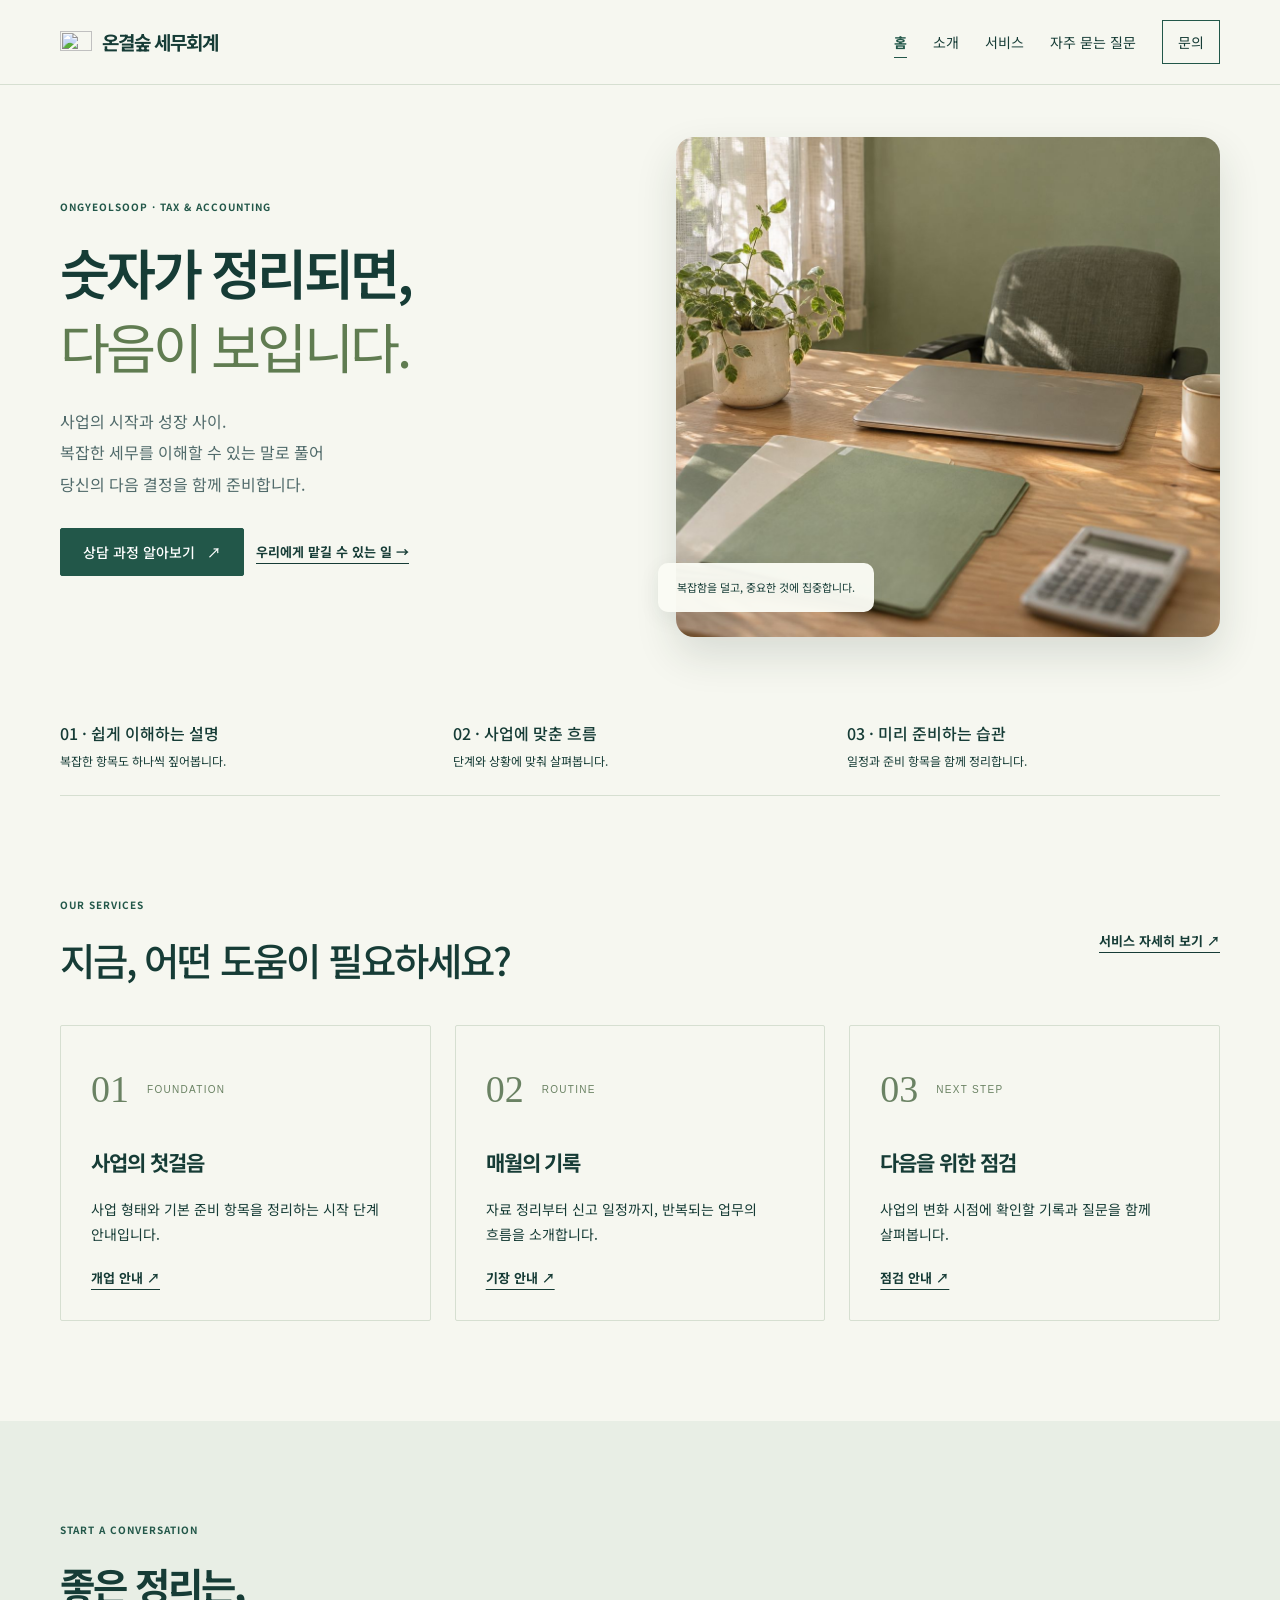
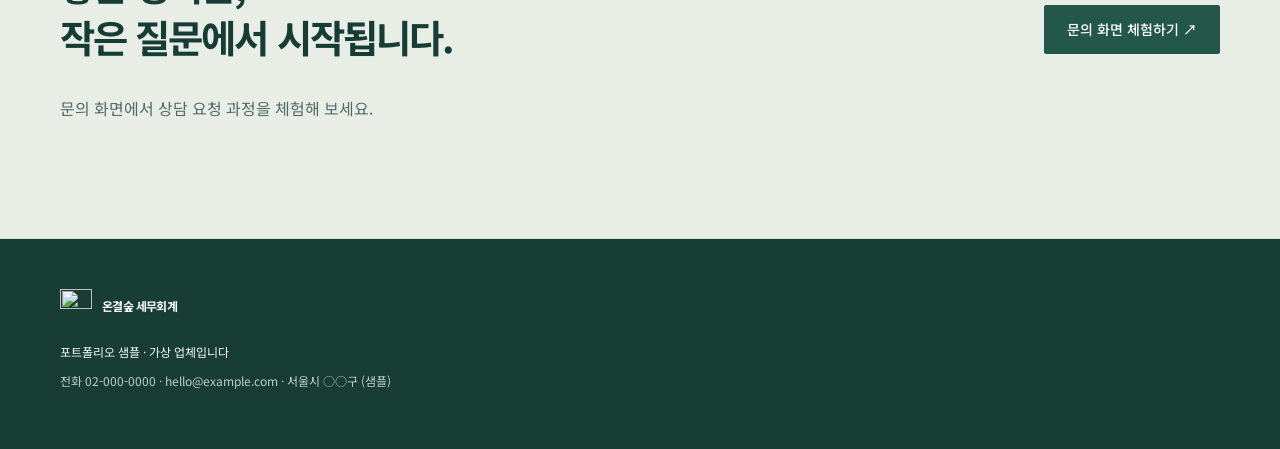
==== commit f8f9048f: "새 로고에 맞춰 쪽과 스타일 갱신" ====
--- a/index.html
+++ b/index.html
@@ -1,7 +1,7 @@
 <!doctype html>
-<html lang="ko"><head><meta charset="utf-8"><meta name="viewport" content="width=device-width,initial-scale=1"><title>사업의 다음을 함께 정리합니다 | 온결숲 세무회계</title><meta name="description" content="온결숲 세무회계. 사무소 소개·서비스·자주 묻는 질문과 문의 안내."><meta property="og:title" content="사업의 다음을 함께 정리합니다 | 온결숲 세무회계"><meta property="og:description" content="온결숲 세무회계. 사무소 소개·서비스·자주 묻는 질문과 문의 안내."><meta property="og:type" content="website"><meta property="og:locale" content="ko_KR"><meta property="og:image" content="thumb.png"><meta property="og:image:width" content="1280"><meta property="og:image:height" content="800"><link rel="icon" href="assets/mark.svg" type="image/svg+xml"><link rel="stylesheet" href="assets/base.css"><link rel="stylesheet" href="tax.css"><script defer src="assets/common.js"></script><link rel="preconnect" href="https://fonts.googleapis.com"><link rel="preconnect" href="https://fonts.gstatic.com" crossorigin><link href="https://fonts.googleapis.com/css2?family=Noto+Sans+KR:wght@400;500;600;700;800;900&display=swap" rel="stylesheet"></head>
-<body class="tax"><a class="skip" href="#main">본문으로 건너뛰기</a><header class="site-header"><div class="wrap header-inner"><a class="brand" href="index.html"><span class="brand-mark" aria-hidden="true">▥</span>온결숲 세무회계</a><button class="nav-toggle" aria-expanded="false" aria-controls="site-nav" type="button">메뉴</button><nav id="site-nav" aria-label="주 메뉴"><a href="index.html" aria-current="page">홈</a><a href="about.html">소개</a><a href="services.html">서비스</a><a href="faq.html">자주 묻는 질문</a><a href="contact.html">문의</a></nav></div></header><main id="main">
+<html lang="ko"><head><meta charset="utf-8"><meta name="viewport" content="width=device-width,initial-scale=1"><title>사업의 다음을 함께 정리합니다 | 온결숲 세무회계</title><meta name="description" content="온결숲 세무회계. 사무소 소개·서비스·자주 묻는 질문과 문의 안내."><meta property="og:title" content="사업의 다음을 함께 정리합니다 | 온결숲 세무회계"><meta property="og:description" content="온결숲 세무회계. 사무소 소개·서비스·자주 묻는 질문과 문의 안내."><meta property="og:type" content="website"><meta property="og:locale" content="ko_KR"><meta property="og:image" content="thumb.png"><meta property="og:image:width" content="1280"><meta property="og:image:height" content="800"><link rel="icon" href="assets/logo.svg" type="image/svg+xml"><link rel="stylesheet" href="assets/base.css"><link rel="stylesheet" href="tax.css"><script defer src="assets/common.js"></script><link rel="preconnect" href="https://fonts.googleapis.com"><link rel="preconnect" href="https://fonts.gstatic.com" crossorigin><link href="https://fonts.googleapis.com/css2?family=Noto+Sans+KR:wght@400;500;600;700;800;900&display=swap" rel="stylesheet"></head>
+<body class="tax"><a class="skip" href="#main">본문으로 건너뛰기</a><header class="site-header"><div class="wrap header-inner"><a class="brand" href="index.html"><img class="brand-symbol" src="assets/logo.svg" width="32" height="32" alt="" aria-hidden="true"><span class="brand-name">온결숲 세무회계</span></a><button class="nav-toggle" aria-expanded="false" aria-controls="site-nav" type="button">메뉴</button><nav id="site-nav" aria-label="주 메뉴"><a href="index.html" aria-current="page">홈</a><a href="about.html">소개</a><a href="services.html">서비스</a><a href="faq.html">자주 묻는 질문</a><a href="contact.html">문의</a></nav></div></header><main id="main">
 <section class="tax-hero wrap"><div class="hero-copy"><p class="eyebrow"> ONGYEOLSOOP · TAX & ACCOUNTING</p><h1>숫자가 정리되면,<br><em>다음이 보입니다.</em></h1><p class="lead">사업의 시작과 성장 사이.<br> 복잡한 세무를 이해할 수 있는 말로 풀어<br> 당신의 다음 결정을 함께 준비합니다.</p><div class="actions"><a class="btn" href="contact.html">상담 과정 알아보기 <span>↗</span></a><a class="text-link" href="services.html">우리에게 맡길 수 있는 일 →</a></div></div><div class="tax-photo"><img class="hero-photo" src="images/hero.jpg" width="1536" height="1024" alt="자연광이 드는 창가 책상 위의 노트북과 서류철, 커피와 화분" fetchpriority="high"><div class="art-note"> 복잡함을 덜고, 중요한 것에 집중합니다.</div></div></section>
 <div class="wrap tax-points"><div><strong>01 · 쉽게 이해하는 설명</strong>복잡한 항목도 하나씩 짚어봅니다.</div><div><strong>02 · 사업에 맞춘 흐름</strong>단계와 상황에 맞춰 살펴봅니다.</div><div><strong>03 · 미리 준비하는 습관</strong>일정과 준비 항목을 함께 정리합니다.</div></div>
 <section class="section"><div class="wrap"><div class="section-head"><div><p class="eyebrow">OUR SERVICES</p><h2>지금, 어떤 도움이 필요하세요?</h2></div><a class="text-link" href="services.html">서비스 자세히 보기 ↗</a></div><div class="grid three"><article class="panel"><div class="service-num"><span>01</span><span class="service-label">FOUNDATION</span></div><h3>사업의 첫걸음</h3><p>사업 형태와 기본 준비 항목을 정리하는 시작 단계 안내입니다.</p><a class="text-link" href="services.html#start">개업 안내 ↗</a></article><article class="panel"><div class="service-num"><span>02</span><span class="service-label">ROUTINE</span></div><h3>매월의 기록</h3><p>자료 정리부터 신고 일정까지, 반복되는 업무의 흐름을 소개합니다.</p><a class="text-link" href="services.html#routine">기장 안내 ↗</a></article><article class="panel"><div class="service-num"><span>03</span><span class="service-label">NEXT STEP</span></div><h3>다음을 위한 점검</h3><p>사업의 변화 시점에 확인할 기록과 질문을 함께 살펴봅니다.</p><a class="text-link" href="services.html#review">점검 안내 ↗</a></article></div></div></section>
-<section class="section soft"><div class="wrap wide-cta"><div><p class="eyebrow">START A CONVERSATION</p><h2>좋은 정리는,<br>작은 질문에서 시작됩니다.</h2><p class="muted">문의 화면에서 상담 요청 과정을 체험해 보세요.</p></div><a class="btn" href="contact.html">문의 화면 체험하기 ↗</a></div></section></main><footer class="site-footer"><div class="wrap"><div class="footer-row"><a class="brand" href="index.html">온결숲 세무회계</a></div><p>포트폴리오 샘플 · 가상 업체입니다</p><p class="muted small">전화 02-000-0000 · hello@example.com · 서울시 ○○구 (샘플)</p></div></footer><div class="toast" id="toast" role="status" aria-live="polite" hidden></div></body></html>
+<section class="section soft"><div class="wrap wide-cta"><div><p class="eyebrow">START A CONVERSATION</p><h2>좋은 정리는,<br>작은 질문에서 시작됩니다.</h2><p class="muted">문의 화면에서 상담 요청 과정을 체험해 보세요.</p></div><a class="btn" href="contact.html">문의 화면 체험하기 ↗</a></div></section></main><footer class="site-footer"><div class="wrap"><div class="footer-row"><a class="brand" href="index.html"><img class="brand-symbol" src="assets/logo.svg" width="32" height="32" alt="" aria-hidden="true"><span class="brand-name">온결숲 세무회계</span></a></div><p>포트폴리오 샘플 · 가상 업체입니다</p><p class="muted small">전화 02-000-0000 · hello@example.com · 서울시 ○○구 (샘플)</p></div></footer><div class="toast" id="toast" role="status" aria-live="polite" hidden></div></body></html>
